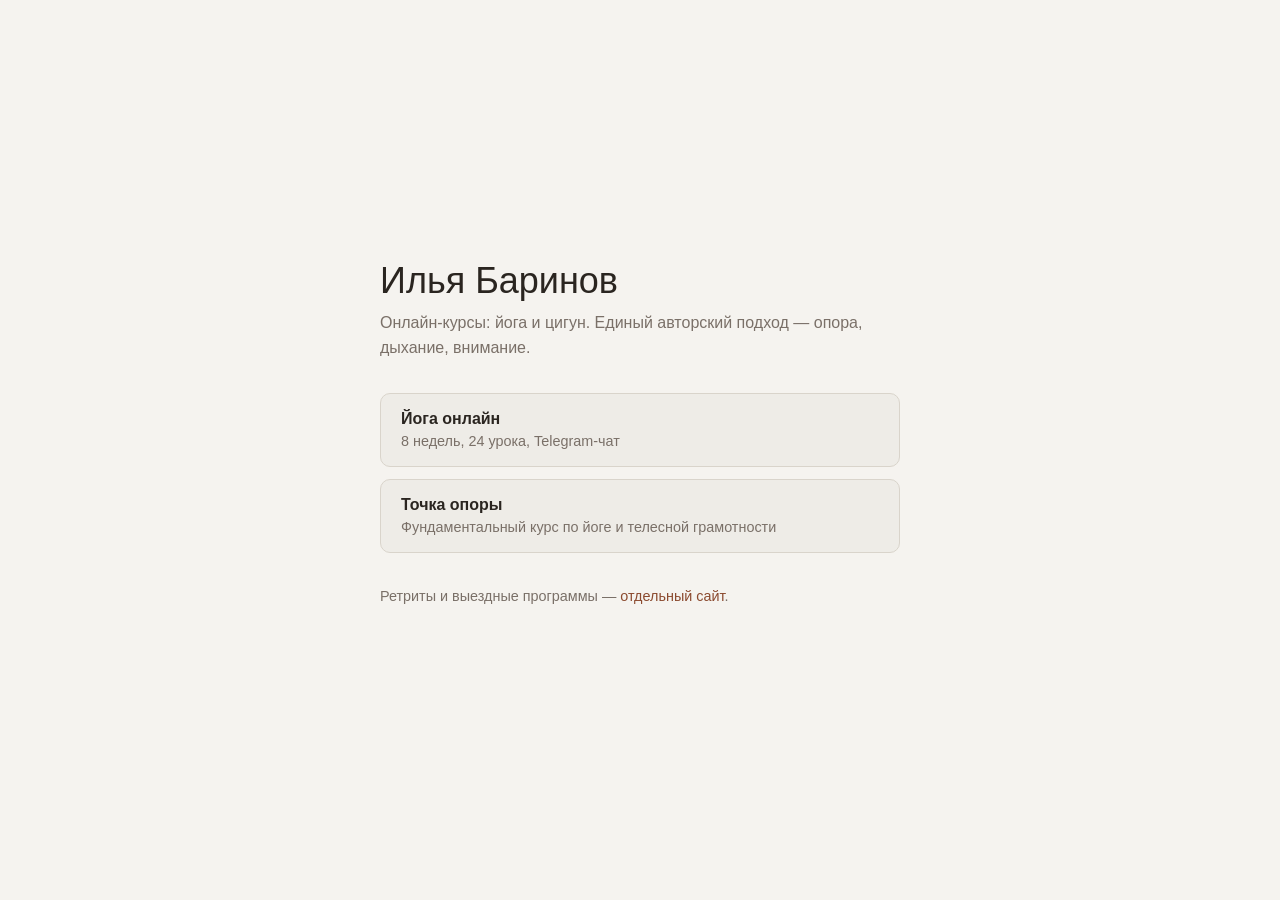
==== index.html @ c965d6f5 "Initial commit: online course landings for Ilya Barinov. Separate repo for yoga and Tochka Opory pag" ====
<!doctype html>
<html lang="ru">
<head>
  <meta charset="utf-8">
  <meta name="viewport" content="width=device-width, initial-scale=1">
  <title>Онлайн-курсы Ильи Баринова</title>
  <meta name="description" content="Йога и цигун онлайн — авторские курсы Ильи Баринова.">
  <link rel="canonical" href="https://utromaya-code.github.io/barinov-courses-landing/">
  <style>
    :root {
      --bg: #f5f3ef;
      --text: #2a2520;
      --muted: #7a7068;
      --primary: #8b4a2f;
    }
    * { box-sizing: border-box; }
    body {
      margin: 0;
      min-height: 100dvh;
      display: grid;
      place-items: center;
      font-family: "Helvetica Neue", sans-serif;
      background: var(--bg);
      color: var(--text);
      padding: 2rem;
    }
    main {
      width: min(520px, 100%);
    }
    h1 {
      font-size: clamp(1.75rem, 4vw, 2.25rem);
      font-weight: 500;
      margin: 0 0 0.5rem;
    }
    p { color: var(--muted); margin: 0 0 2rem; line-height: 1.6; }
  ul {
      list-style: none;
      padding: 0;
      margin: 0;
      display: grid;
      gap: 0.75rem;
    }
    a {
      display: block;
      padding: 1rem 1.25rem;
      border: 1px solid #d9d4cb;
      border-radius: 10px;
      text-decoration: none;
      color: var(--text);
      background: #eeece7;
      transition: border-color 0.2s ease;
    }
    a:hover { border-color: var(--primary); }
    a strong { display: block; margin-bottom: 0.25rem; }
    a span { font-size: 0.9rem; color: var(--muted); }
    .external { margin-top: 2rem; font-size: 0.9rem; }
    .external a {
      display: inline;
      padding: 0;
      border: 0;
      background: none;
      color: var(--primary);
    }
  </style>
</head>
<body>
  <main>
    <h1>Илья Баринов</h1>
    <p>Онлайн-курсы: йога и цигун. Единый авторский подход — опора, дыхание, внимание.</p>
    <ul>
      <li>
        <a href="barinov-yoga.html">
          <strong>Йога онлайн</strong>
          <span>8 недель, 24 урока, Telegram-чат</span>
        </a>
      </li>
      <li>
        <a href="tochka-opory.html">
          <strong>Точка опоры</strong>
          <span>Фундаментальный курс по йоге и телесной грамотности</span>
        </a>
      </li>
    </ul>
    <p class="external">Ретриты и выездные программы — <a href="https://utromaya-code.github.io/qigong-retreat-landing/" target="_blank" rel="noopener noreferrer">отдельный сайт</a>.</p>
  </main>
</body>
</html>
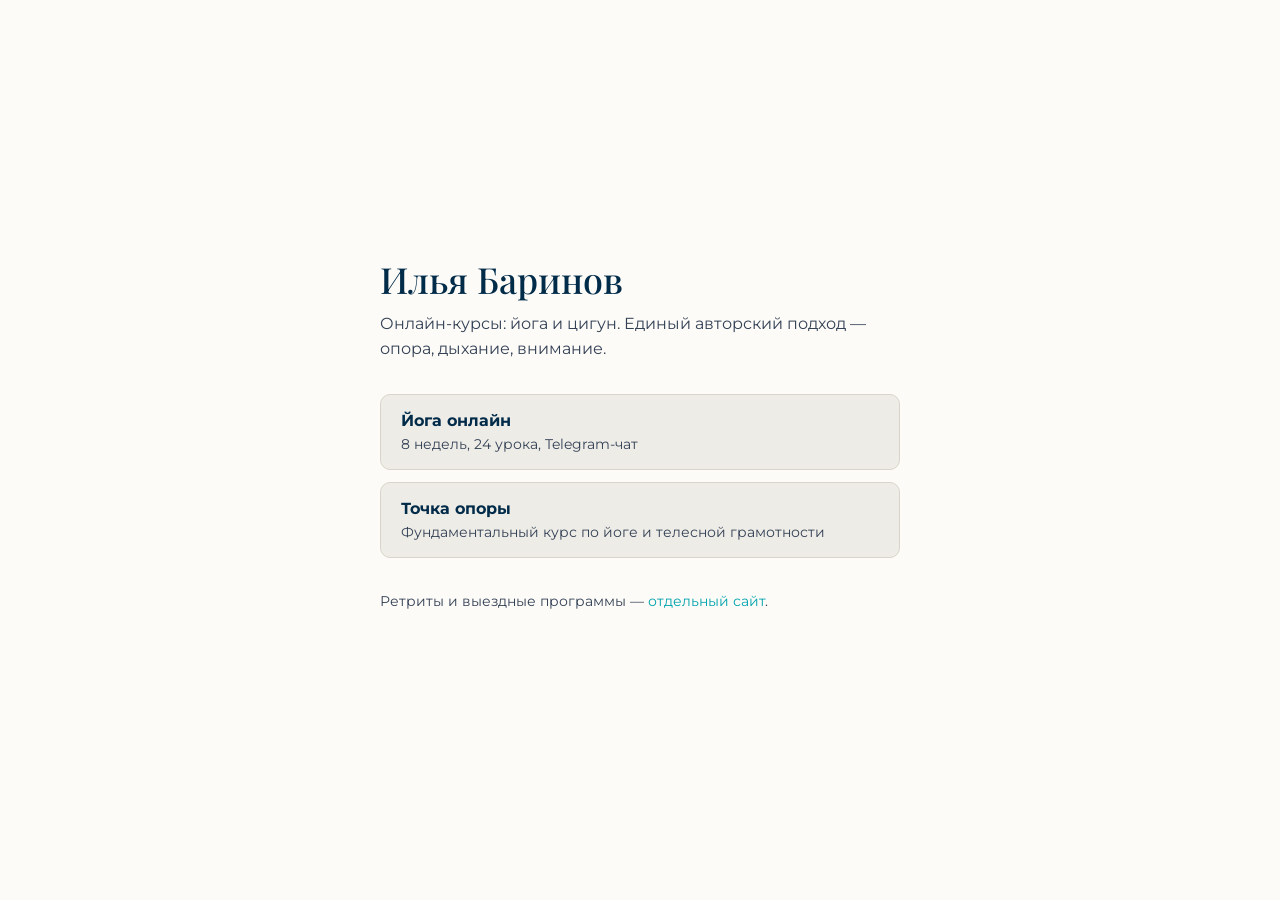
==== commit c0ba94ec: "Unify course landings under BarinovDao visual system. Shared brand tokens (navy, teal, cream, Playfa" ====
--- a/index.html
+++ b/index.html
@@ -6,20 +6,16 @@
   <title>Онлайн-курсы Ильи Баринова</title>
   <meta name="description" content="Йога и цигун онлайн — авторские курсы Ильи Баринова.">
   <link rel="canonical" href="https://utromaya-code.github.io/barinov-courses-landing/">
+  <link href="https://fonts.googleapis.com/css2?family=Montserrat:wght@400;600&family=Playfair+Display:wght@500&display=swap" rel="stylesheet">
+  <link rel="stylesheet" href="barinov-brand.css">
   <style>
-    :root {
-      --bg: #f5f3ef;
-      --text: #2a2520;
-      --muted: #7a7068;
-      --primary: #8b4a2f;
-    }
     * { box-sizing: border-box; }
     body {
       margin: 0;
       min-height: 100dvh;
       display: grid;
       place-items: center;
-      font-family: "Helvetica Neue", sans-serif;
+      font-family: var(--font-body);
       background: var(--bg);
       color: var(--text);
       padding: 2rem;
@@ -28,9 +24,11 @@
       width: min(520px, 100%);
     }
     h1 {
+      font-family: var(--font-display);
       font-size: clamp(1.75rem, 4vw, 2.25rem);
       font-weight: 500;
       margin: 0 0 0.5rem;
+      color: var(--text);
     }
     p { color: var(--muted); margin: 0 0 2rem; line-height: 1.6; }
   ul {
--- a/barinov-brand.css
+++ b/barinov-brand.css
@@ -0,0 +1,79 @@
+/**
+ * BarinovDao — единая дизайн-система для лендингов курсов.
+ * Cream + Navy + Teal · Playfair Display + Montserrat
+ */
+:root {
+  --brand-cream: #fdfbf7;
+  --brand-navy: #002b49;
+  --brand-teal: #00a3ad;
+  --brand-teal-dark: #008894;
+  --brand-slate: #334155;
+  --brand-muted: #64748b;
+  --brand-line: #e2e8f0;
+  --brand-accent-soft: #7ec8cf;
+
+  --bg: var(--brand-cream);
+  --bg-soft: #f5f8fa;
+  --surface: #ffffff;
+  --surface-strong: #ffffff;
+  --text: var(--brand-navy);
+  --muted: var(--brand-slate);
+  --line: var(--brand-line);
+  --primary: var(--brand-teal);
+  --primary-strong: var(--brand-teal-dark);
+  --moss: var(--brand-navy);
+  --sage: var(--brand-teal);
+  --brass: var(--brand-teal);
+  --ink: var(--brand-navy);
+  --shadow: 0 18px 46px rgba(0, 43, 73, 0.1);
+
+  --font-display: "Playfair Display", "Times New Roman", serif;
+  --font-body: "Montserrat", "Segoe UI", sans-serif;
+
+  --radius: 8px;
+  --container: 1160px;
+
+  /* Алиасы для barinov-yoga.html */
+  --color-bg: var(--bg);
+  --color-surface: var(--surface);
+  --color-surface-2: var(--bg-soft);
+  --color-surface-offset: #eef2f6;
+  --color-border: var(--line);
+  --color-text: var(--text);
+  --color-text-muted: var(--muted);
+  --color-text-faint: var(--brand-muted);
+  --color-primary: var(--primary);
+  --color-primary-hover: var(--primary-strong);
+  --color-primary-active: #006b72;
+  --color-primary-highlight: #d4f4f6;
+  --color-accent-warm: var(--brand-accent-soft);
+  --color-on-primary: #ffffff;
+}
+
+[data-theme="dark"] {
+  --bg: #001a2e;
+  --bg-soft: #002b49;
+  --surface: #0a2540;
+  --surface-strong: #0d2d4d;
+  --text: #e8eef4;
+  --muted: #94a3b8;
+  --line: #1e3a5f;
+  --primary: #00a3ad;
+  --primary-strong: #2eb8c0;
+  --ink: #001428;
+  --brand-accent-soft: #7ec8cf;
+
+  --color-bg: var(--bg);
+  --color-surface: var(--surface);
+  --color-surface-2: var(--bg-soft);
+  --color-surface-offset: #0d2d4d;
+  --color-border: var(--line);
+  --color-text: var(--text);
+  --color-text-muted: var(--muted);
+  --color-text-faint: #64748b;
+  --color-primary: var(--primary);
+  --color-primary-hover: var(--primary-strong);
+  --color-primary-active: #5ed4dc;
+  --color-primary-highlight: #0d3d42;
+  --color-on-primary: #001a2e;
+}
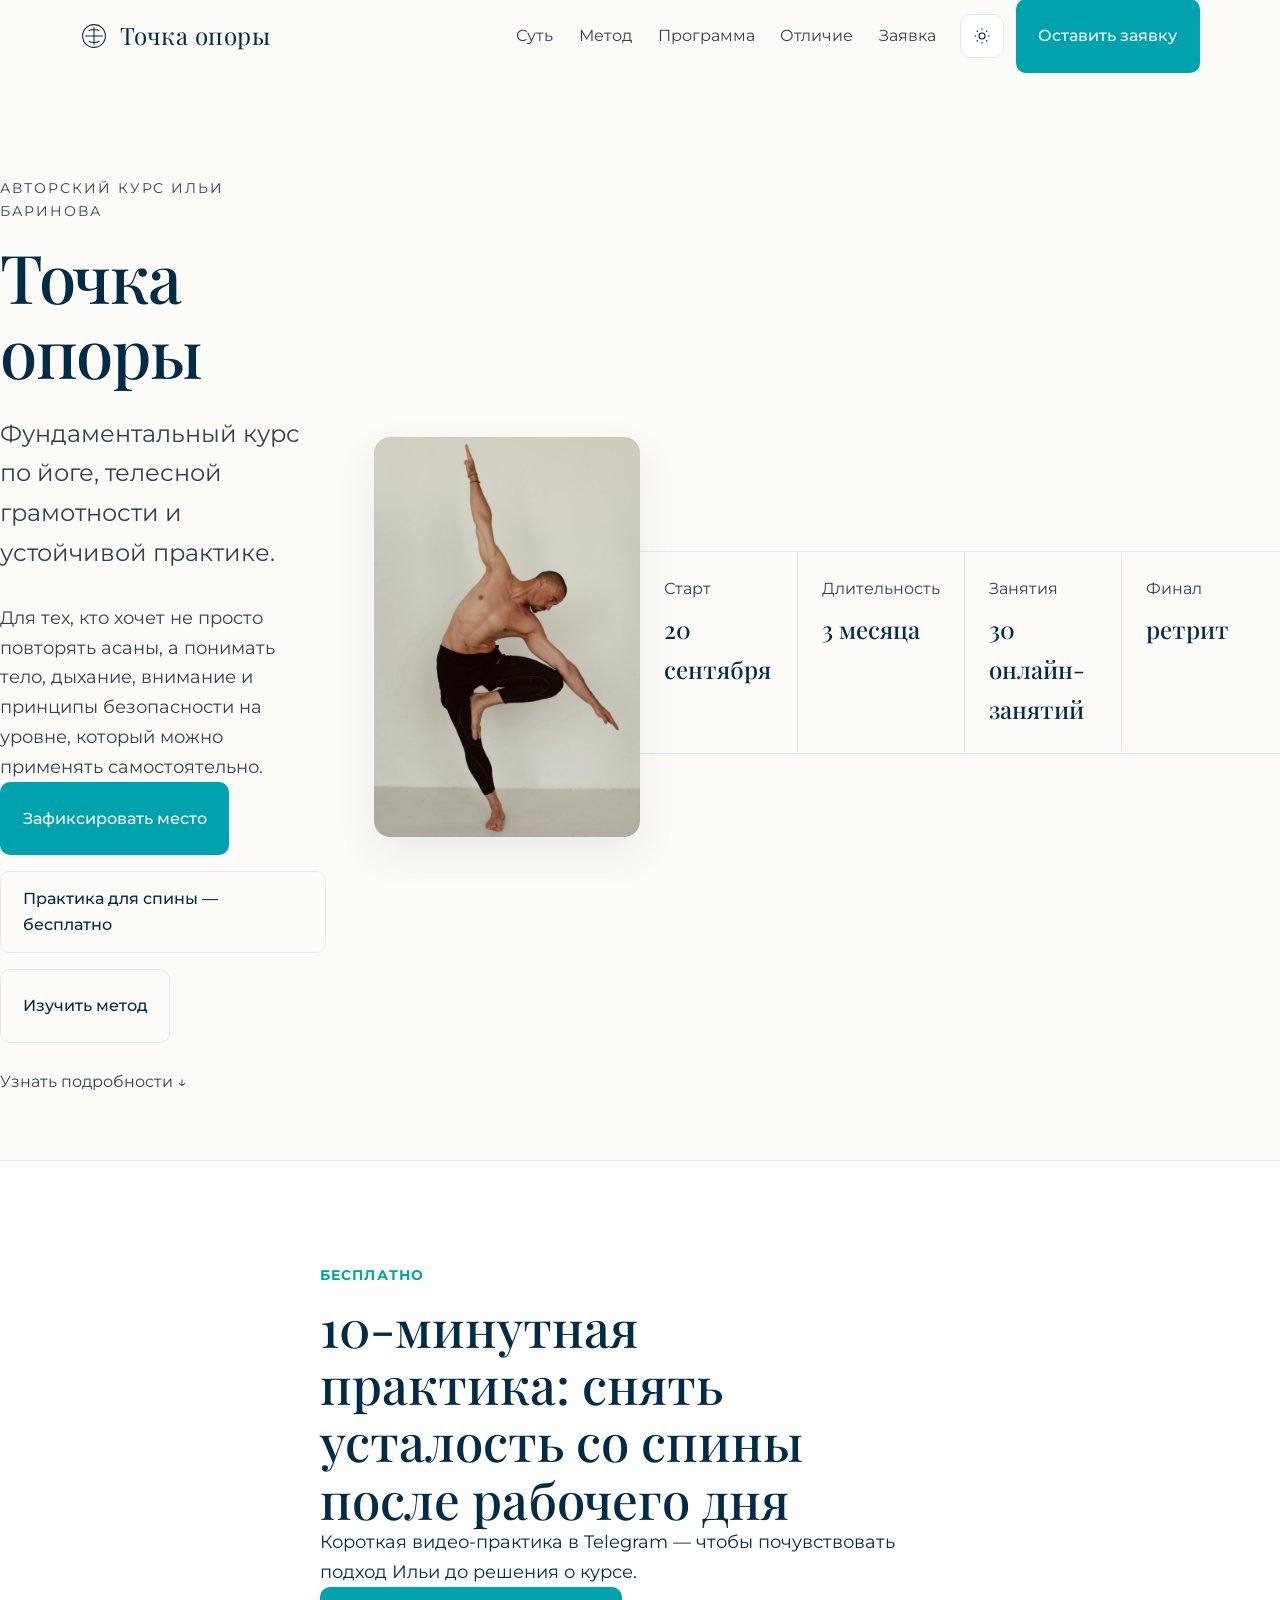
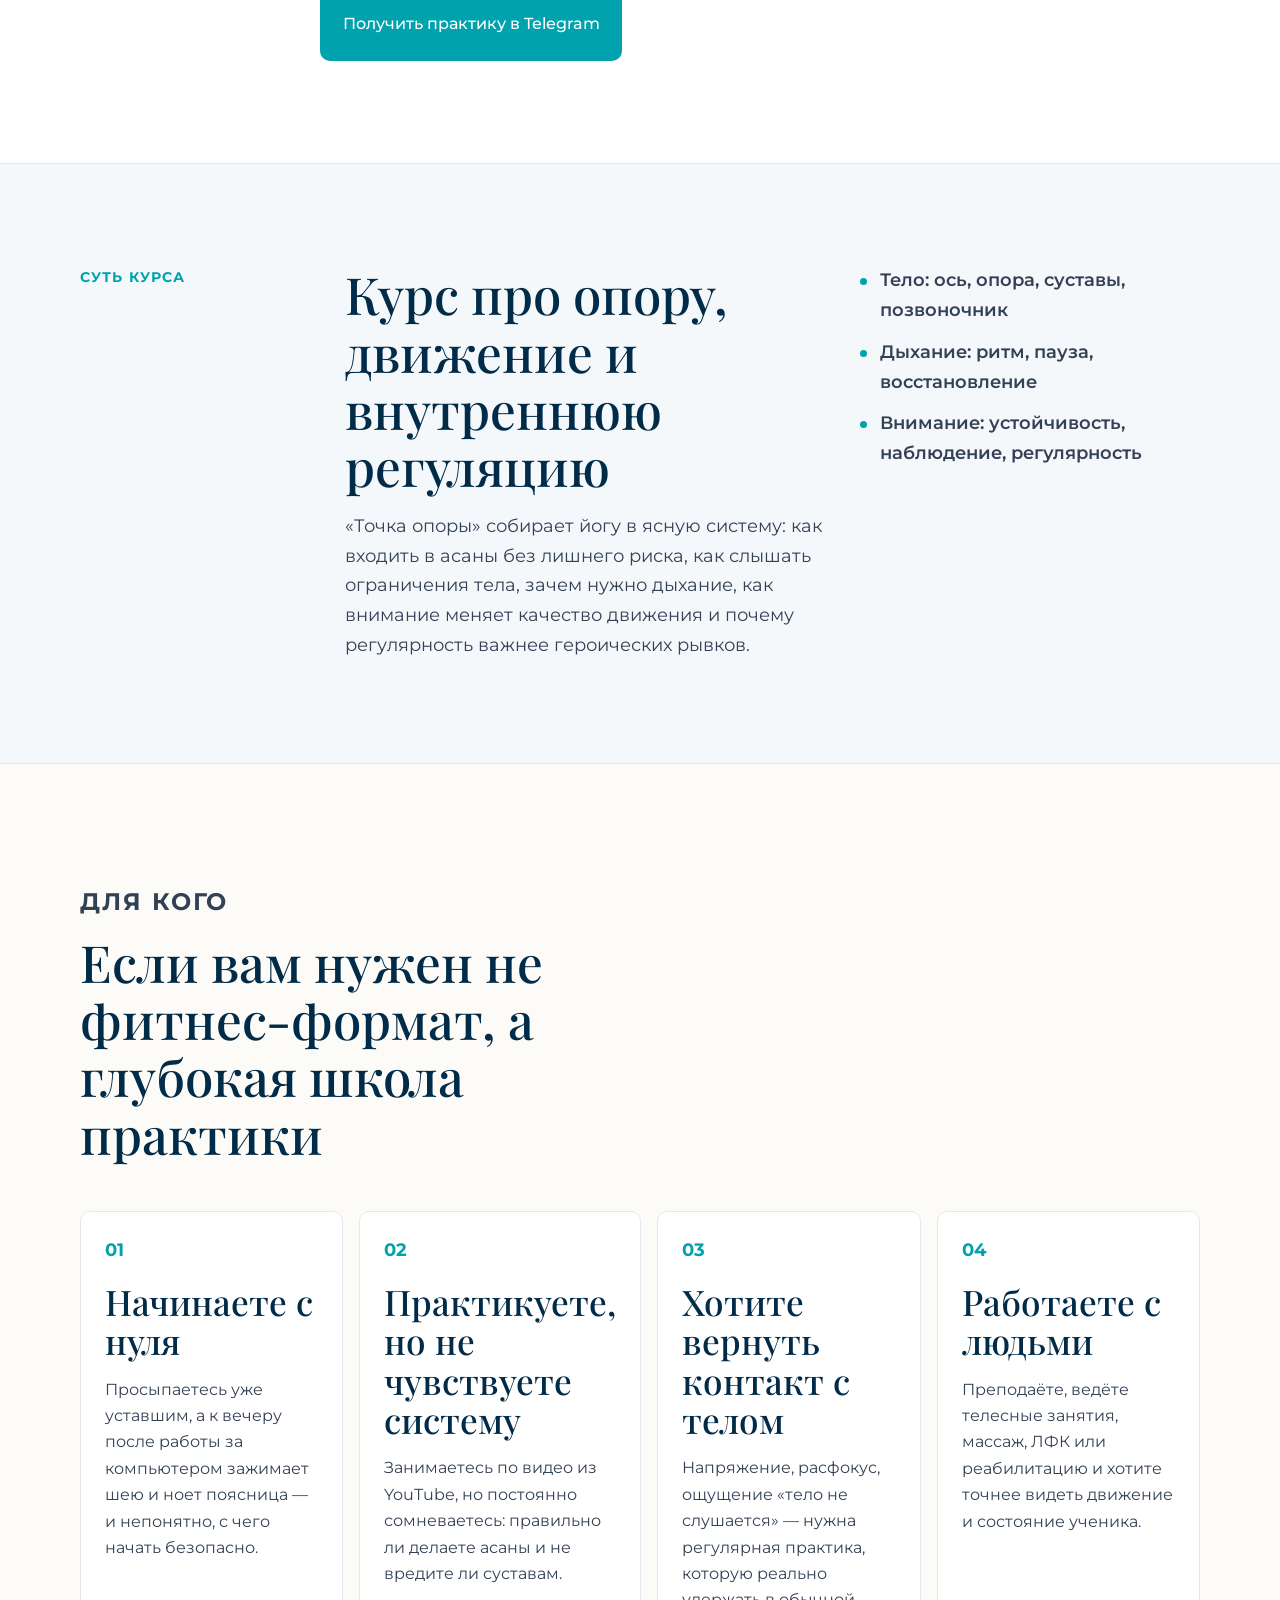
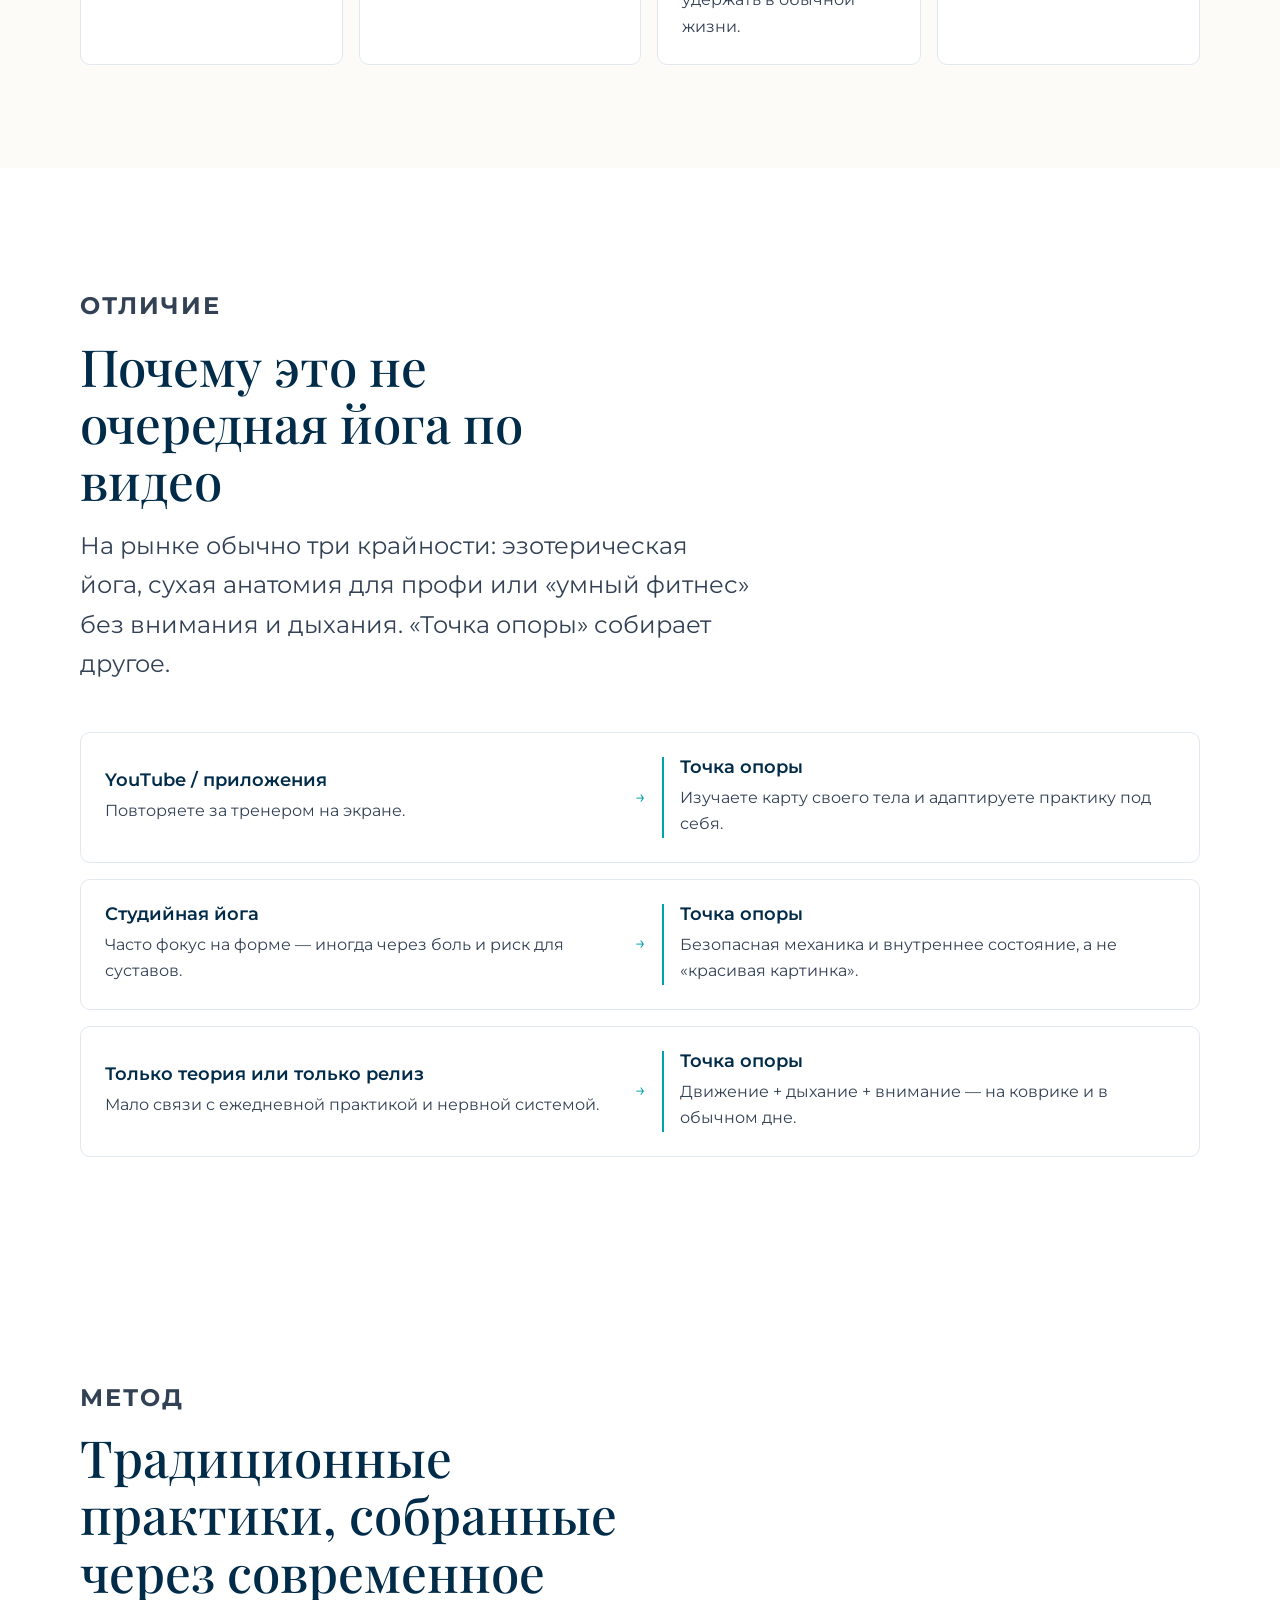
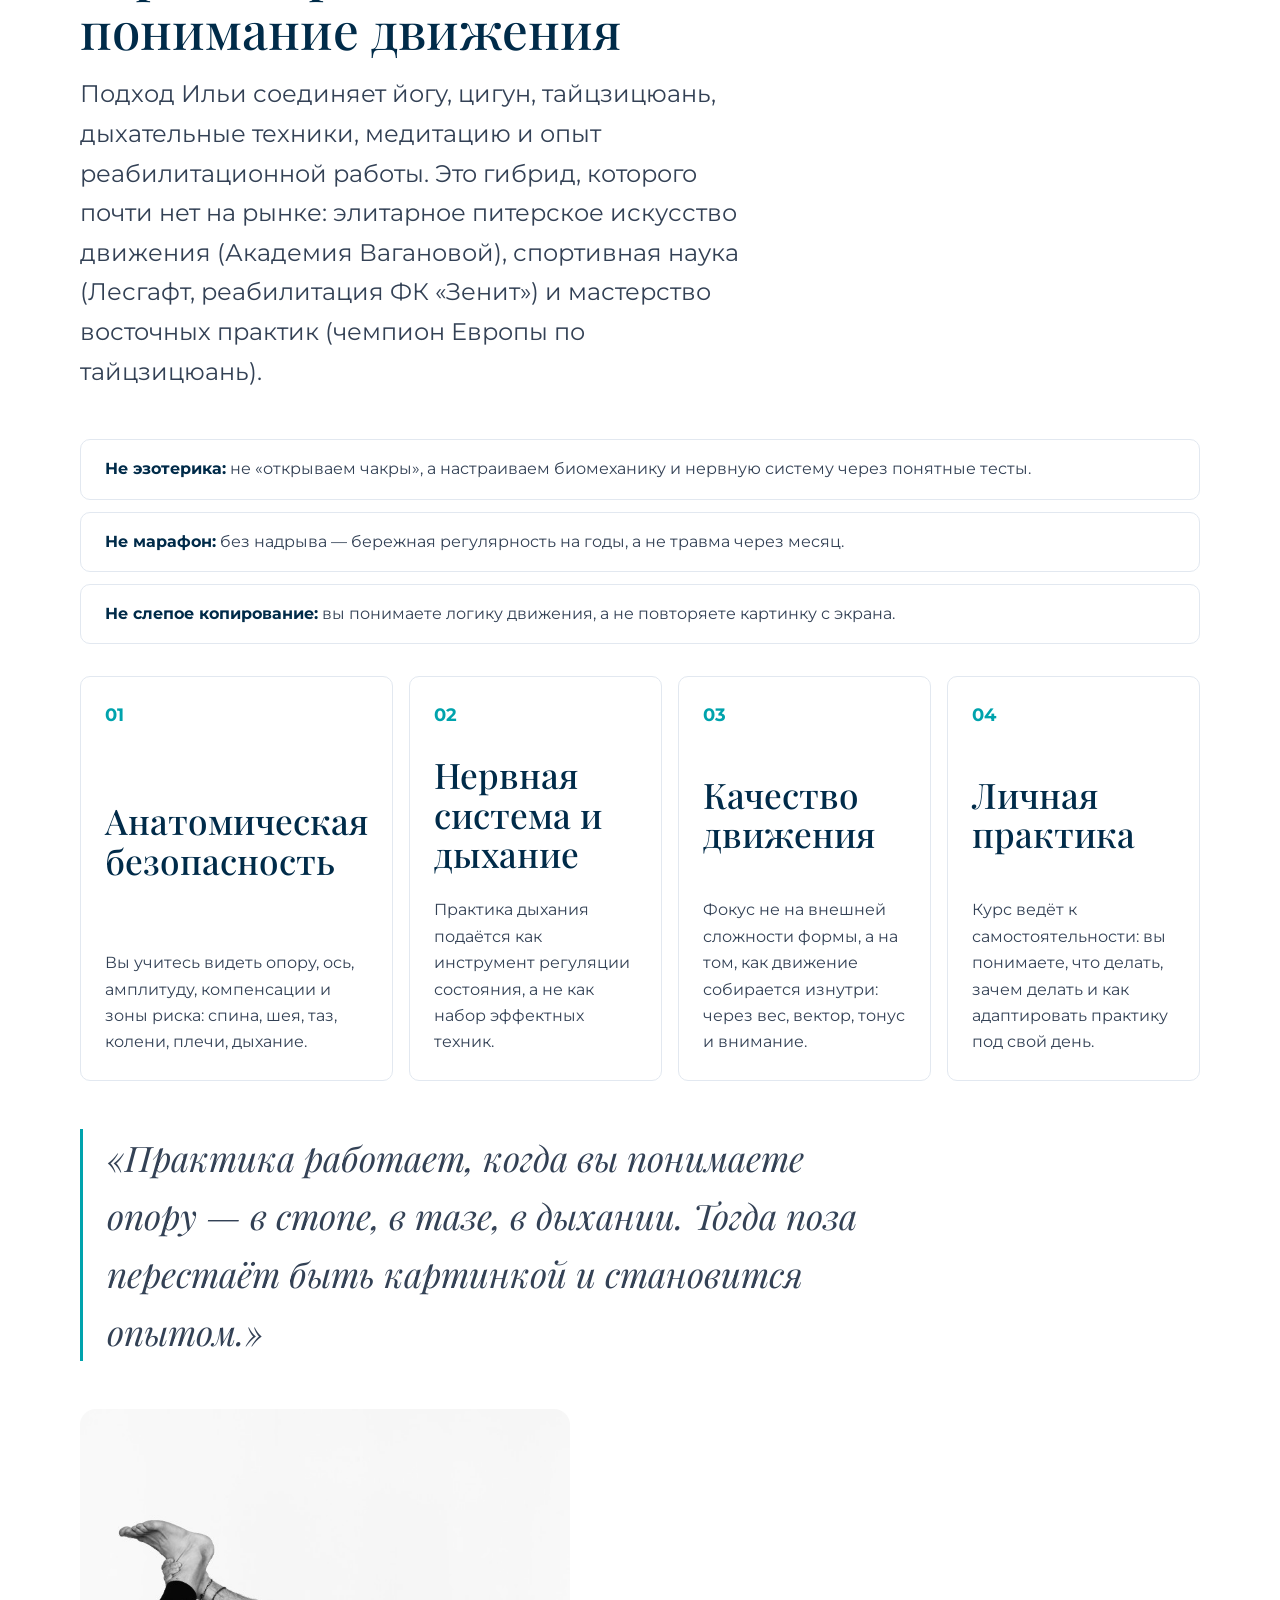
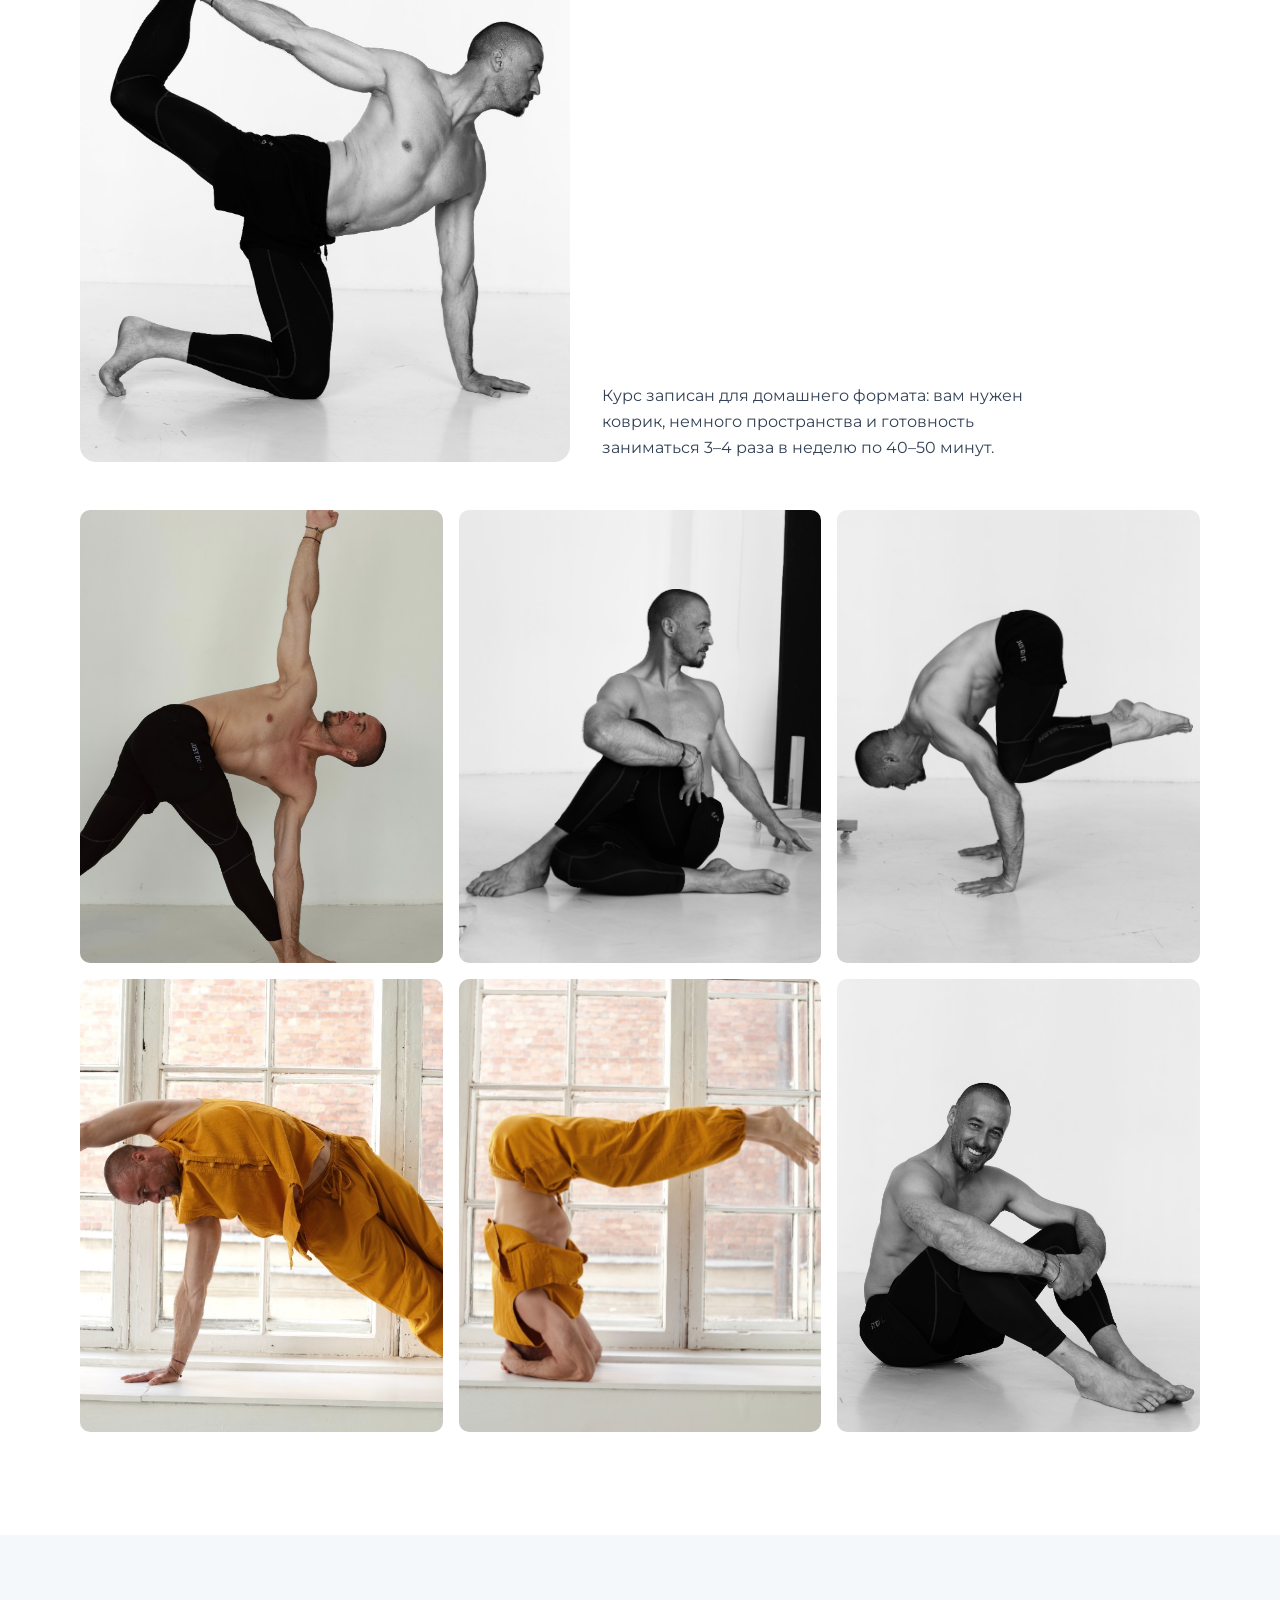
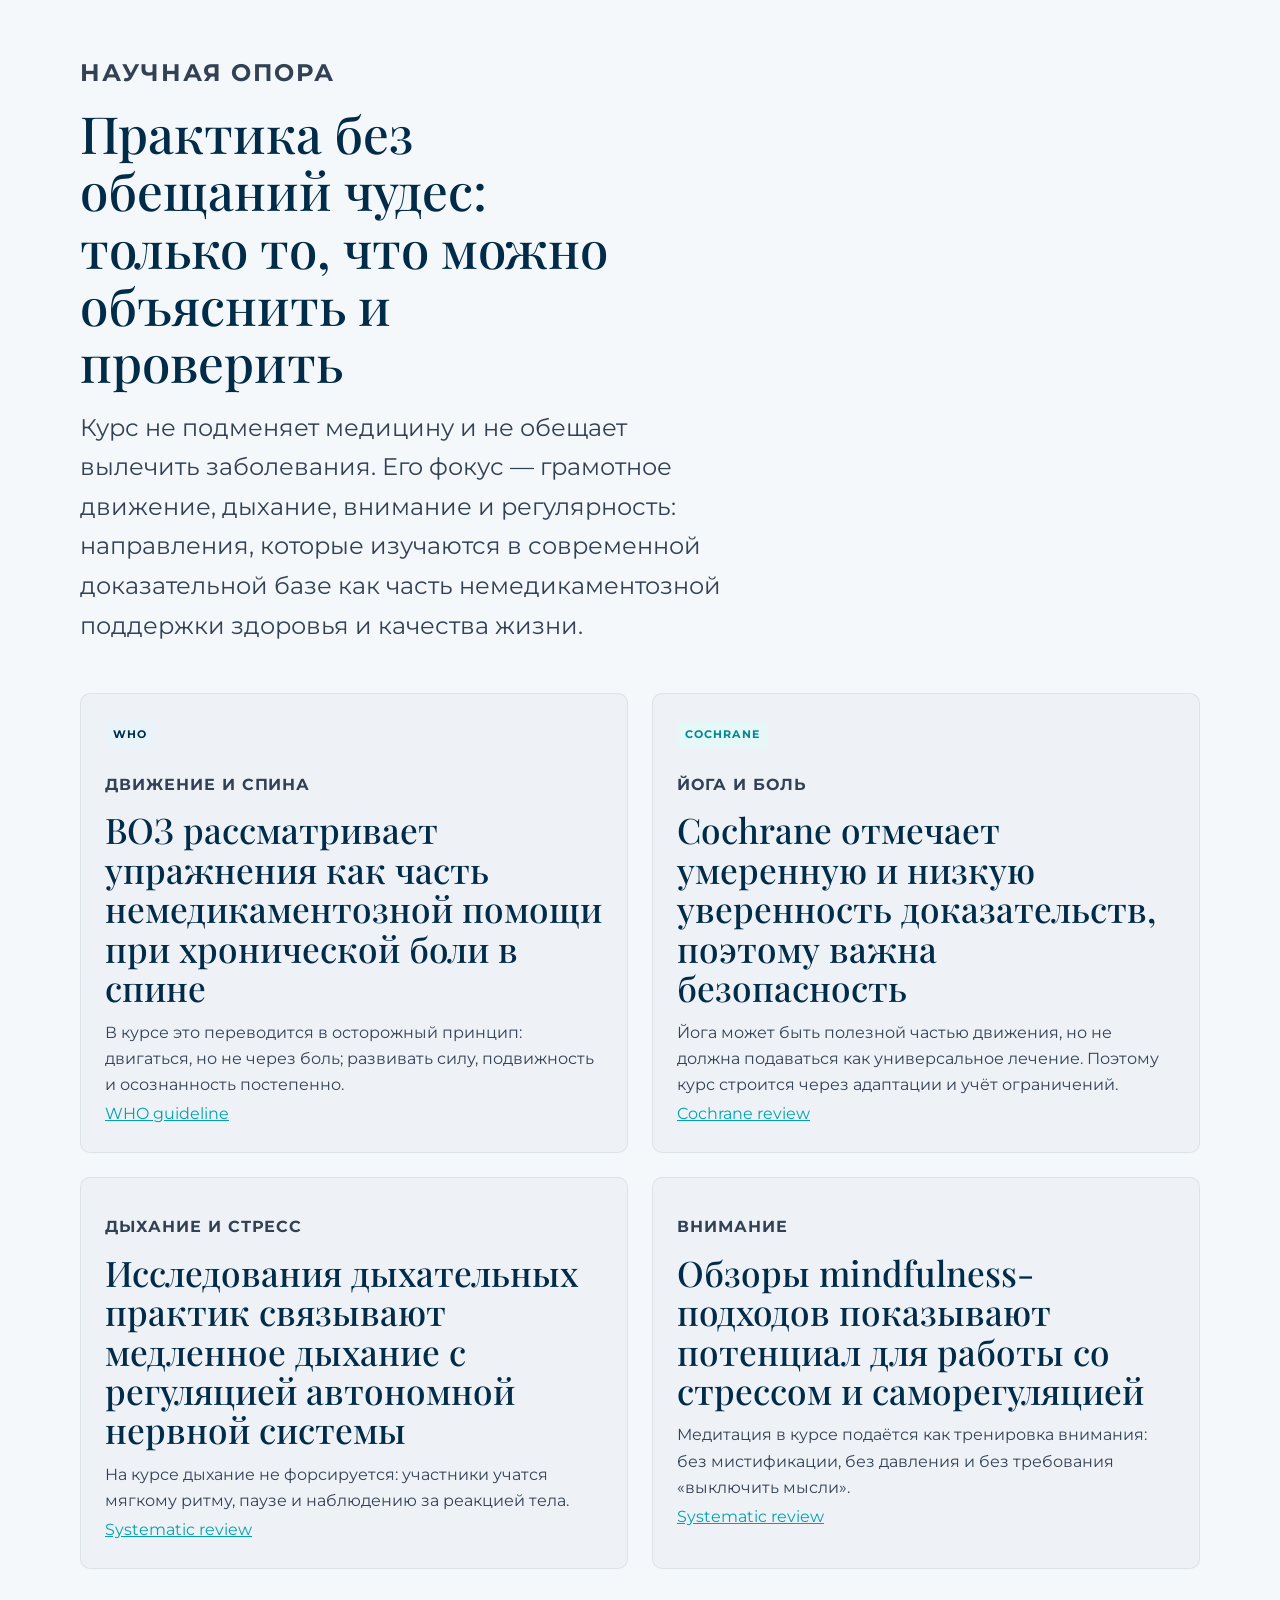
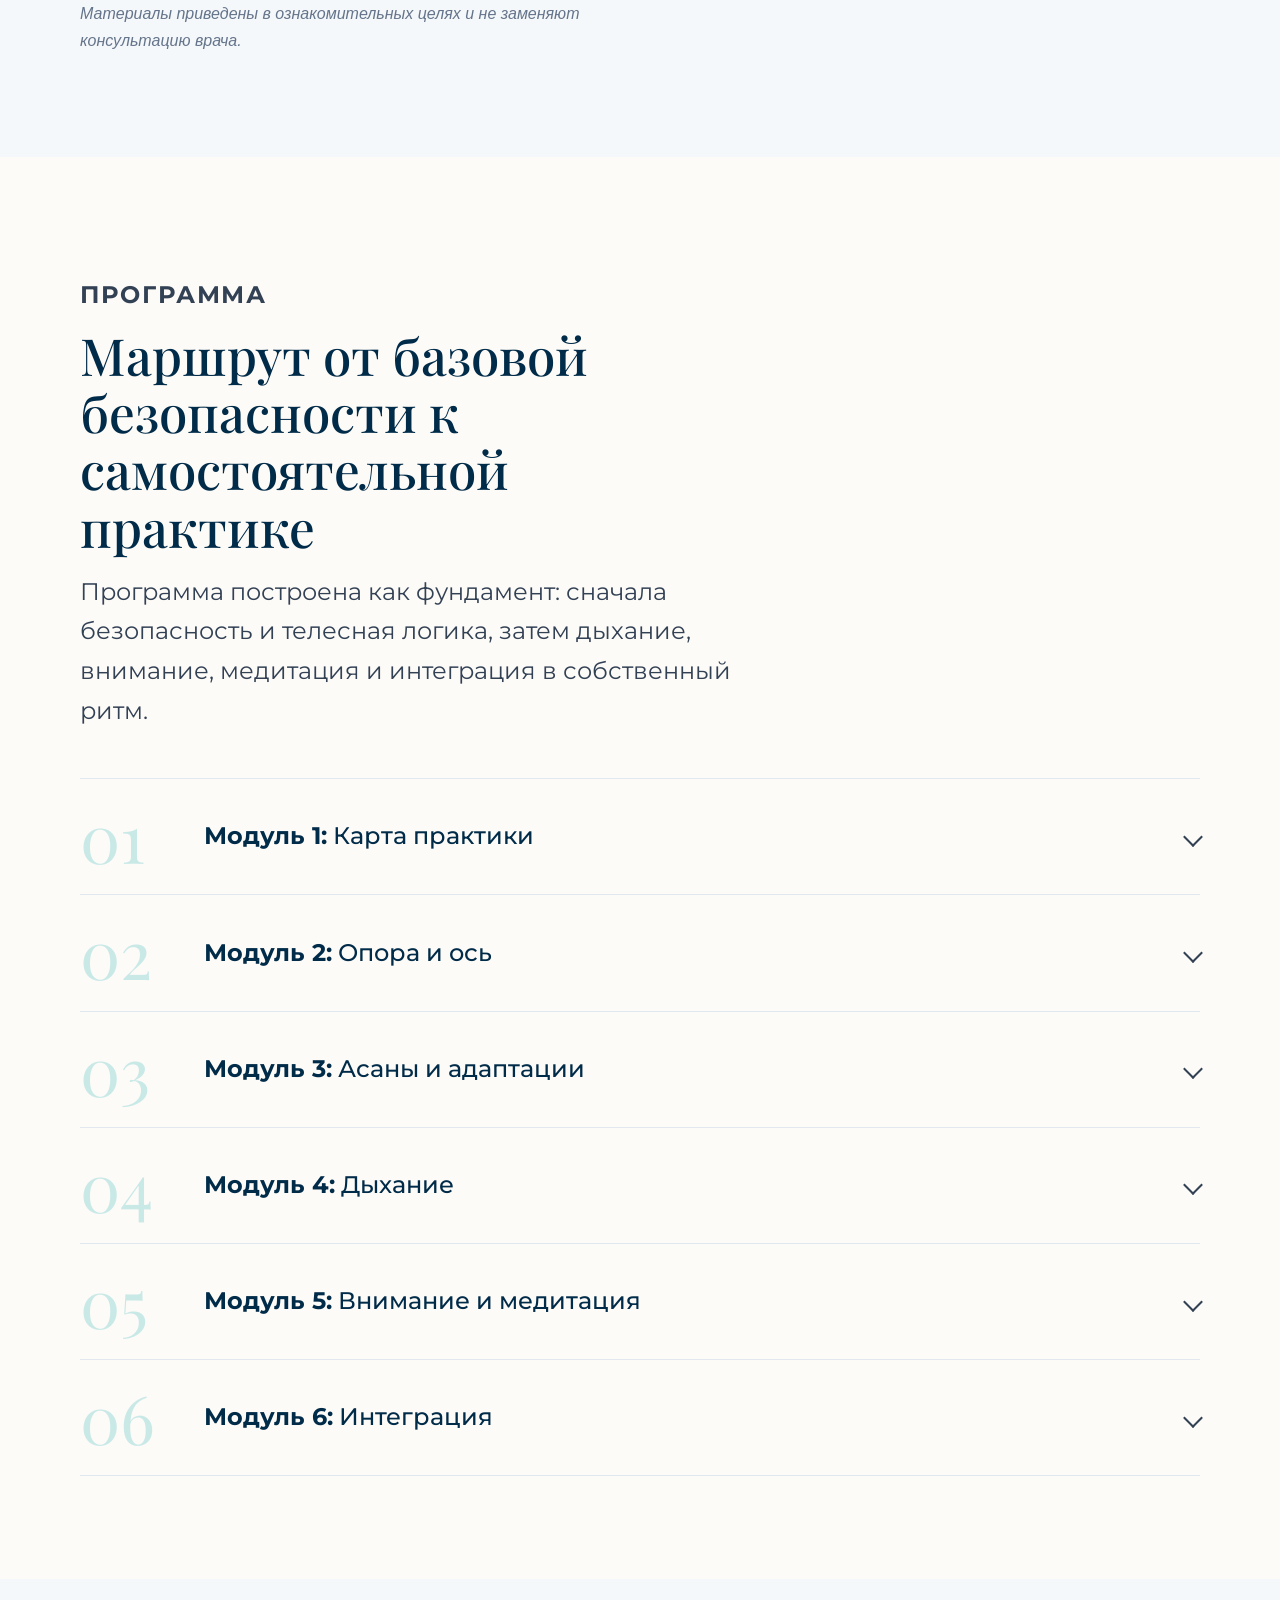
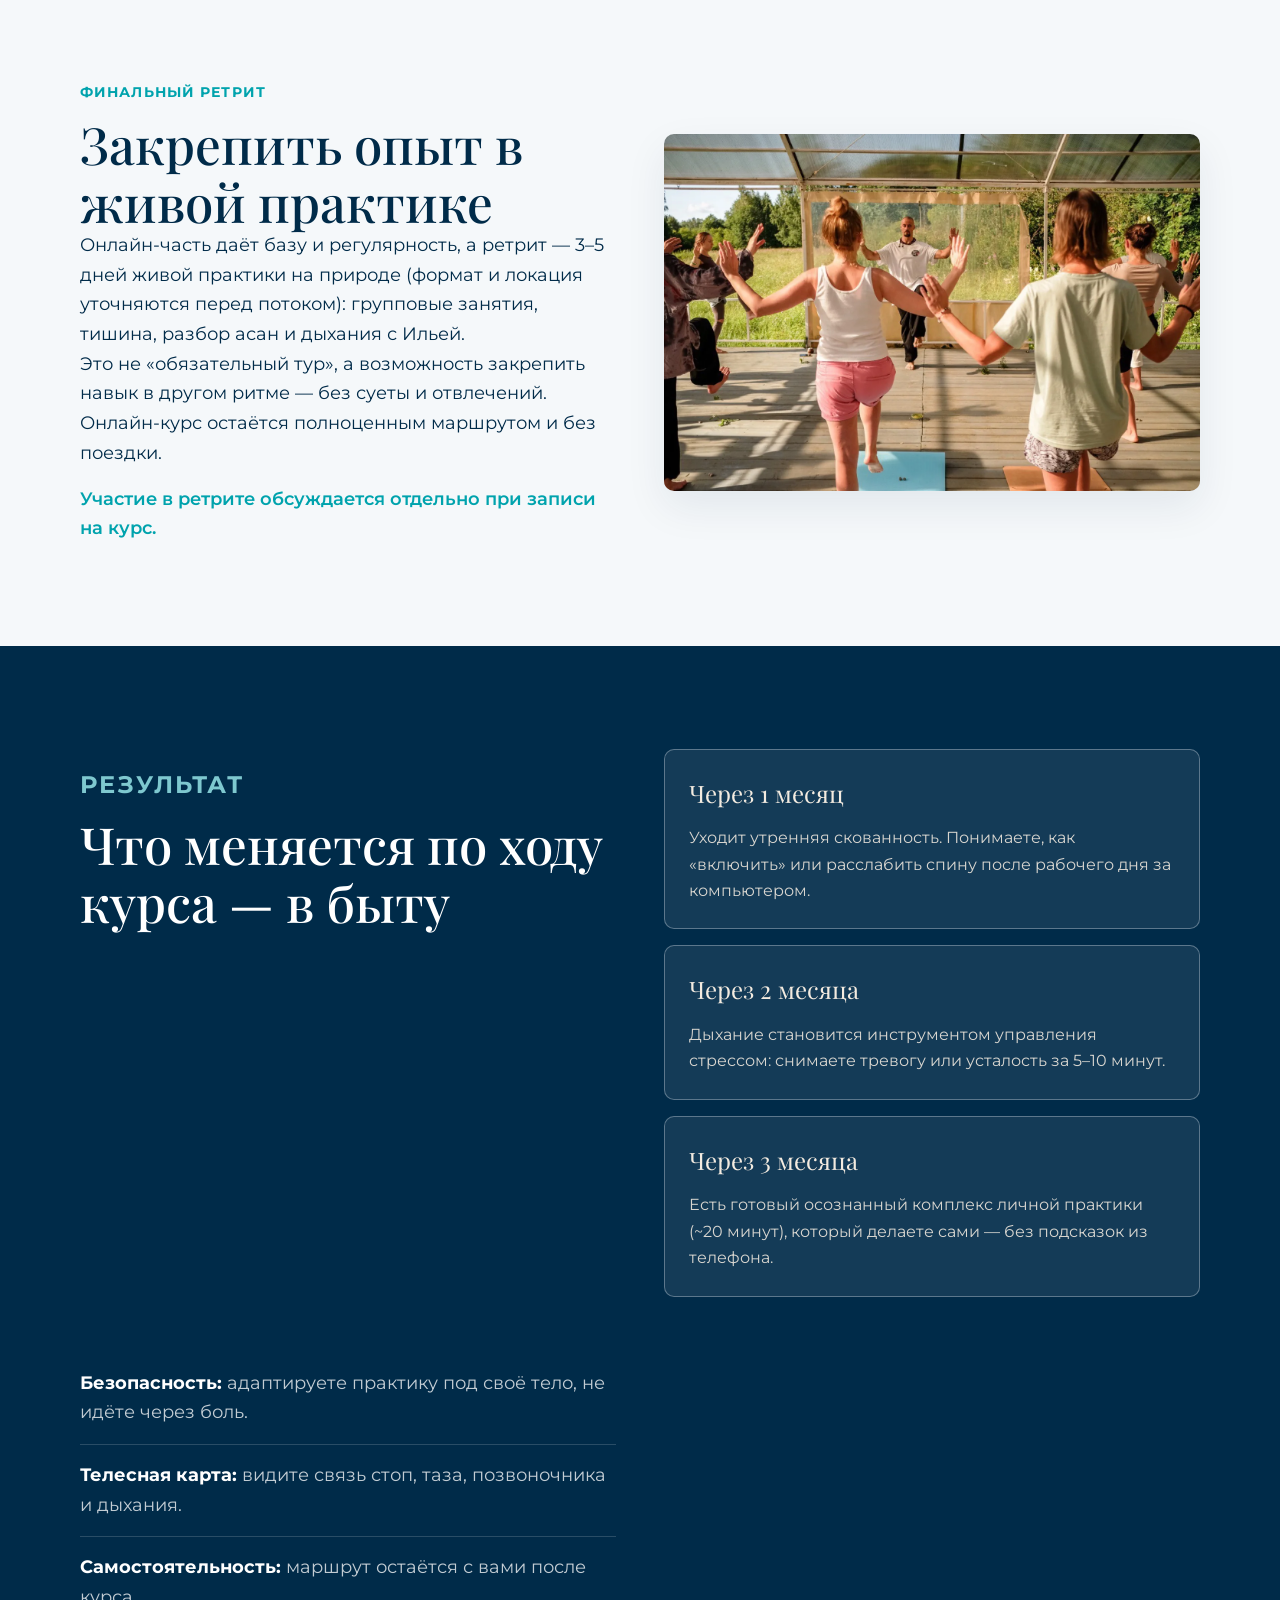
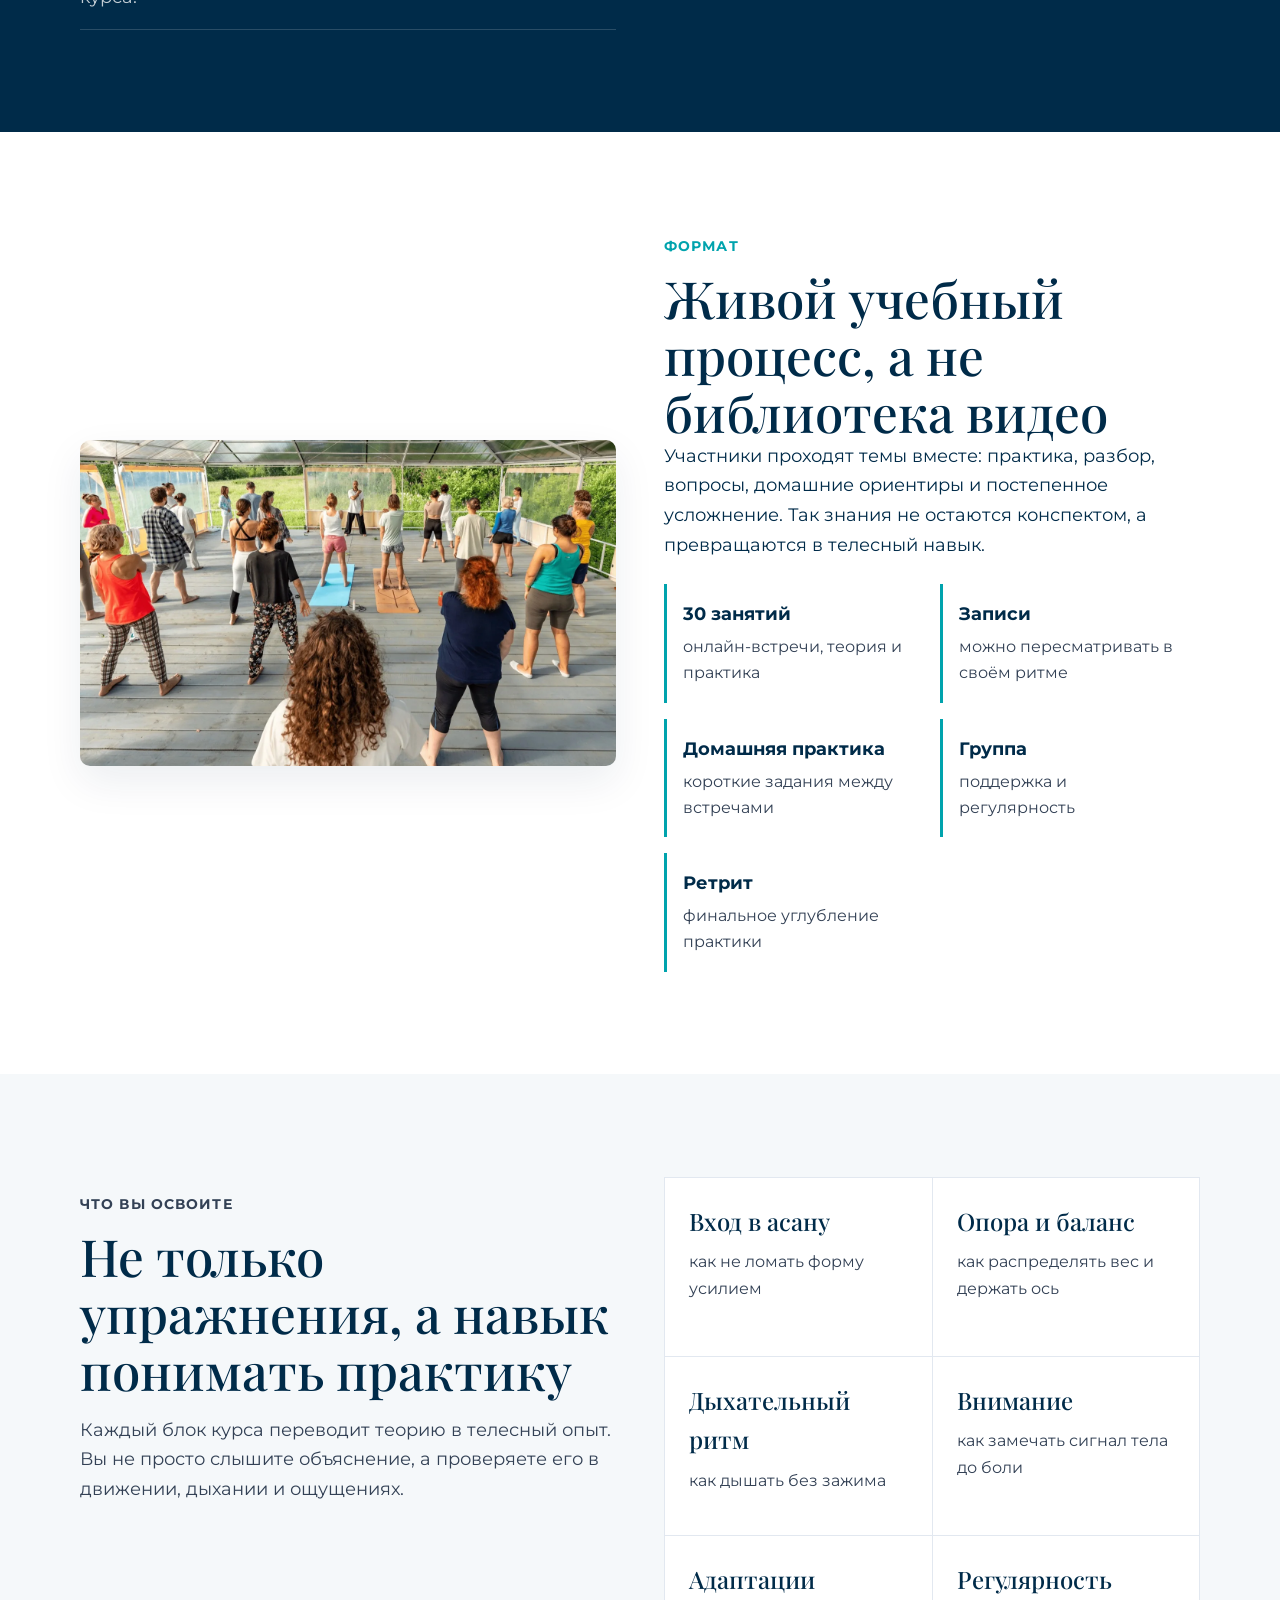
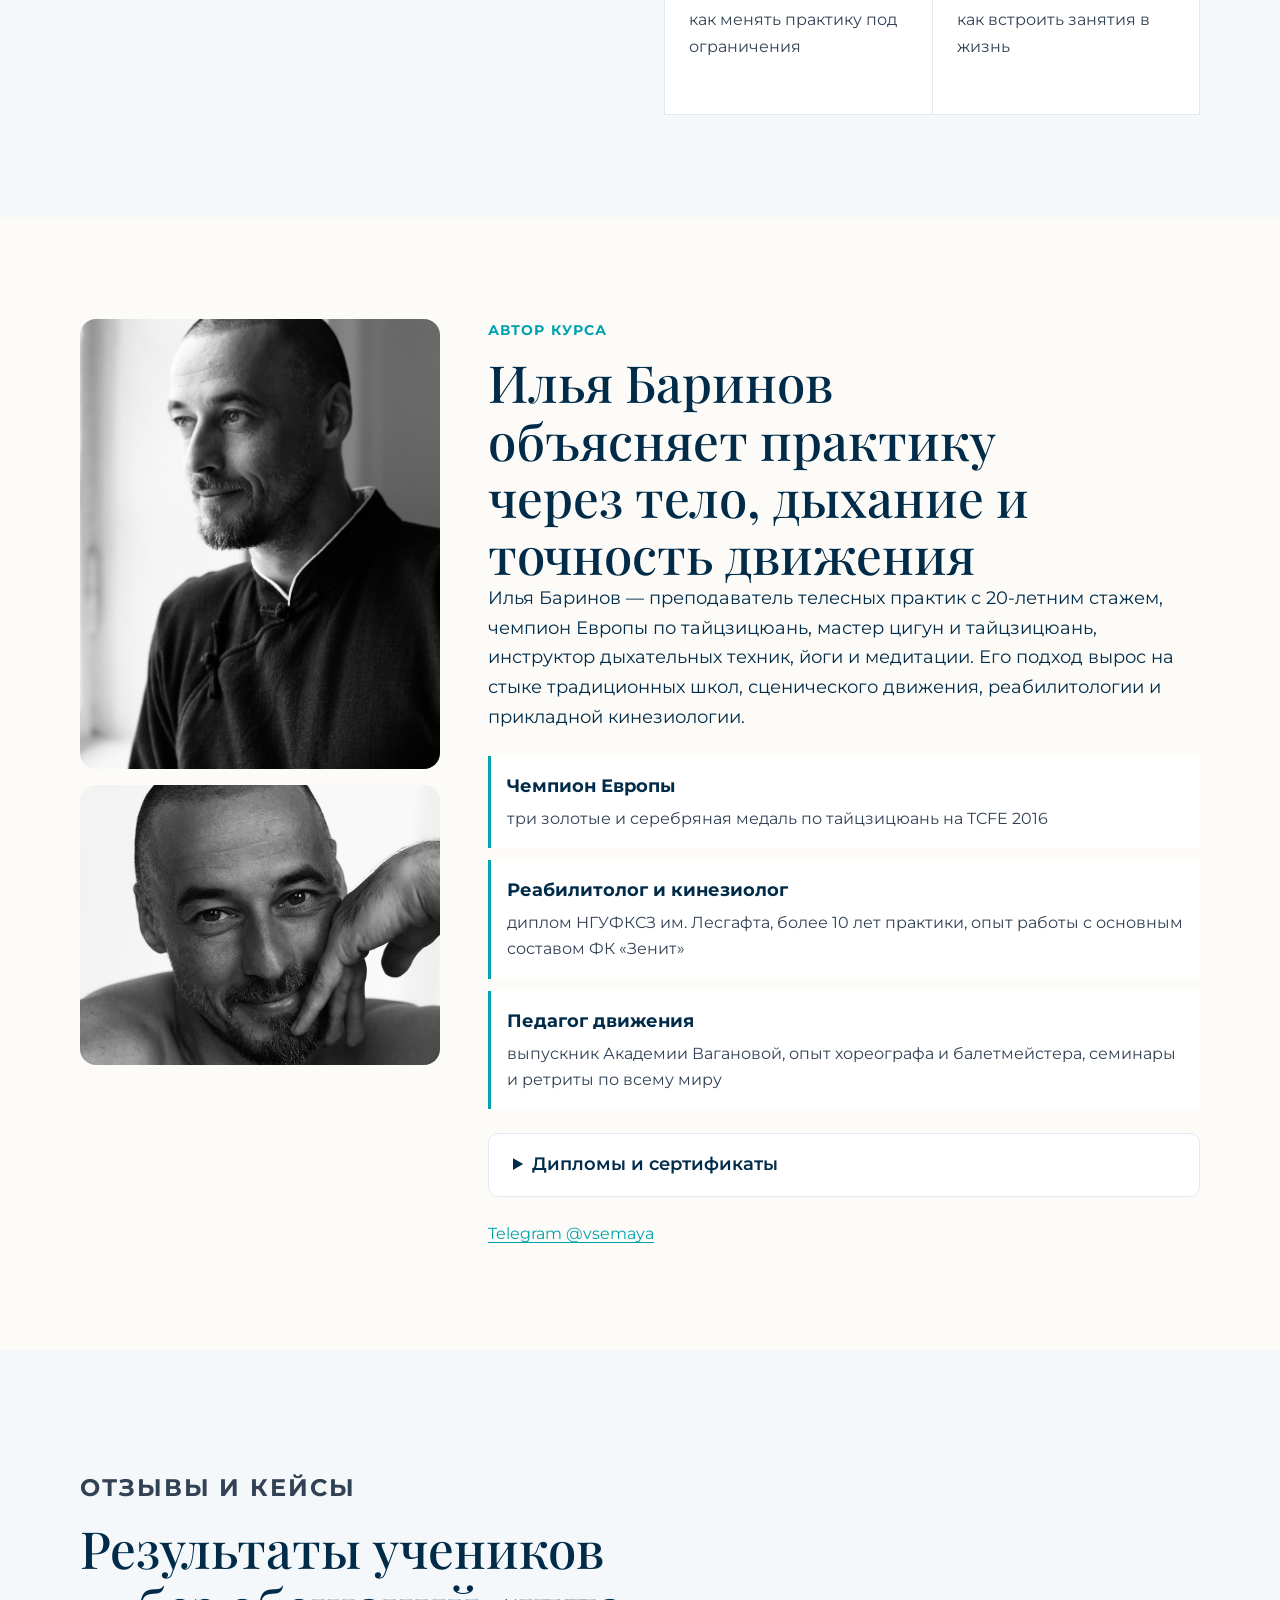
==== commit 10097758: "Unify course landing as «Точка опоры» with yoga visual design. Single canonical page at tochka-opory" ====
--- a/index.html
+++ b/index.html
@@ -3,11 +3,13 @@
 <head>
   <meta charset="utf-8">
   <meta name="viewport" content="width=device-width, initial-scale=1">
-  <title>Онлайн-курсы Ильи Баринова</title>
-  <meta name="description" content="Йога и цигун онлайн — авторские курсы Ильи Баринова.">
-  <link rel="canonical" href="https://utromaya-code.github.io/barinov-courses-landing/">
+  <title>Точка опоры — курс Ильи Баринова</title>
+  <meta name="description" content="Авторский курс «Точка опоры»: 3 месяца, 30 онлайн-занятий, финальный ретрит.">
+  <meta http-equiv="refresh" content="0; url=tochka-opory.html">
+  <link rel="canonical" href="https://utromaya-code.github.io/barinov-courses-landing/tochka-opory.html">
   <link href="https://fonts.googleapis.com/css2?family=Montserrat:wght@400;600&family=Playfair+Display:wght@500&display=swap" rel="stylesheet">
   <link rel="stylesheet" href="barinov-brand.css">
+  <script>location.replace("tochka-opory.html");</script>
   <style>
     * { box-sizing: border-box; }
     body {
@@ -19,67 +21,18 @@
       background: var(--bg);
       color: var(--text);
       padding: 2rem;
+      text-align: center;
     }
-    main {
-      width: min(520px, 100%);
-    }
-    h1 {
-      font-family: var(--font-display);
-      font-size: clamp(1.75rem, 4vw, 2.25rem);
-      font-weight: 500;
-      margin: 0 0 0.5rem;
-      color: var(--text);
-    }
-    p { color: var(--muted); margin: 0 0 2rem; line-height: 1.6; }
-  ul {
-      list-style: none;
-      padding: 0;
-      margin: 0;
-      display: grid;
-      gap: 0.75rem;
-    }
-    a {
-      display: block;
-      padding: 1rem 1.25rem;
-      border: 1px solid #d9d4cb;
-      border-radius: 10px;
-      text-decoration: none;
-      color: var(--text);
-      background: #eeece7;
-      transition: border-color 0.2s ease;
-    }
-    a:hover { border-color: var(--primary); }
-    a strong { display: block; margin-bottom: 0.25rem; }
-    a span { font-size: 0.9rem; color: var(--muted); }
-    .external { margin-top: 2rem; font-size: 0.9rem; }
-    .external a {
-      display: inline;
-      padding: 0;
-      border: 0;
-      background: none;
-      color: var(--primary);
-    }
+    a { color: var(--primary); }
   </style>
 </head>
 <body>
   <main>
-    <h1>Илья Баринов</h1>
-    <p>Онлайн-курсы: йога и цигун. Единый авторский подход — опора, дыхание, внимание.</p>
-    <ul>
-      <li>
-        <a href="barinov-yoga.html">
-          <strong>Йога онлайн</strong>
-          <span>8 недель, 24 урока, Telegram-чат</span>
-        </a>
-      </li>
-      <li>
-        <a href="tochka-opory.html">
-          <strong>Точка опоры</strong>
-          <span>Фундаментальный курс по йоге и телесной грамотности</span>
-        </a>
-      </li>
-    </ul>
-    <p class="external">Ретриты и выездные программы — <a href="https://utromaya-code.github.io/qigong-retreat-landing/" target="_blank" rel="noopener noreferrer">отдельный сайт</a>.</p>
+    <h1 style="font-family: var(--font-display); font-weight: 500;">Точка опоры</h1>
+    <p>Авторский курс Ильи Баринова — <a href="tochka-opory.html">перейти на лендинг</a>.</p>
+    <p style="margin-top: 2rem; font-size: 0.9rem; color: var(--muted);">
+      Ретриты — <a href="https://utromaya-code.github.io/qigong-retreat-landing/" target="_blank" rel="noopener noreferrer">отдельный сайт</a>.
+    </p>
   </main>
 </body>
 </html>
